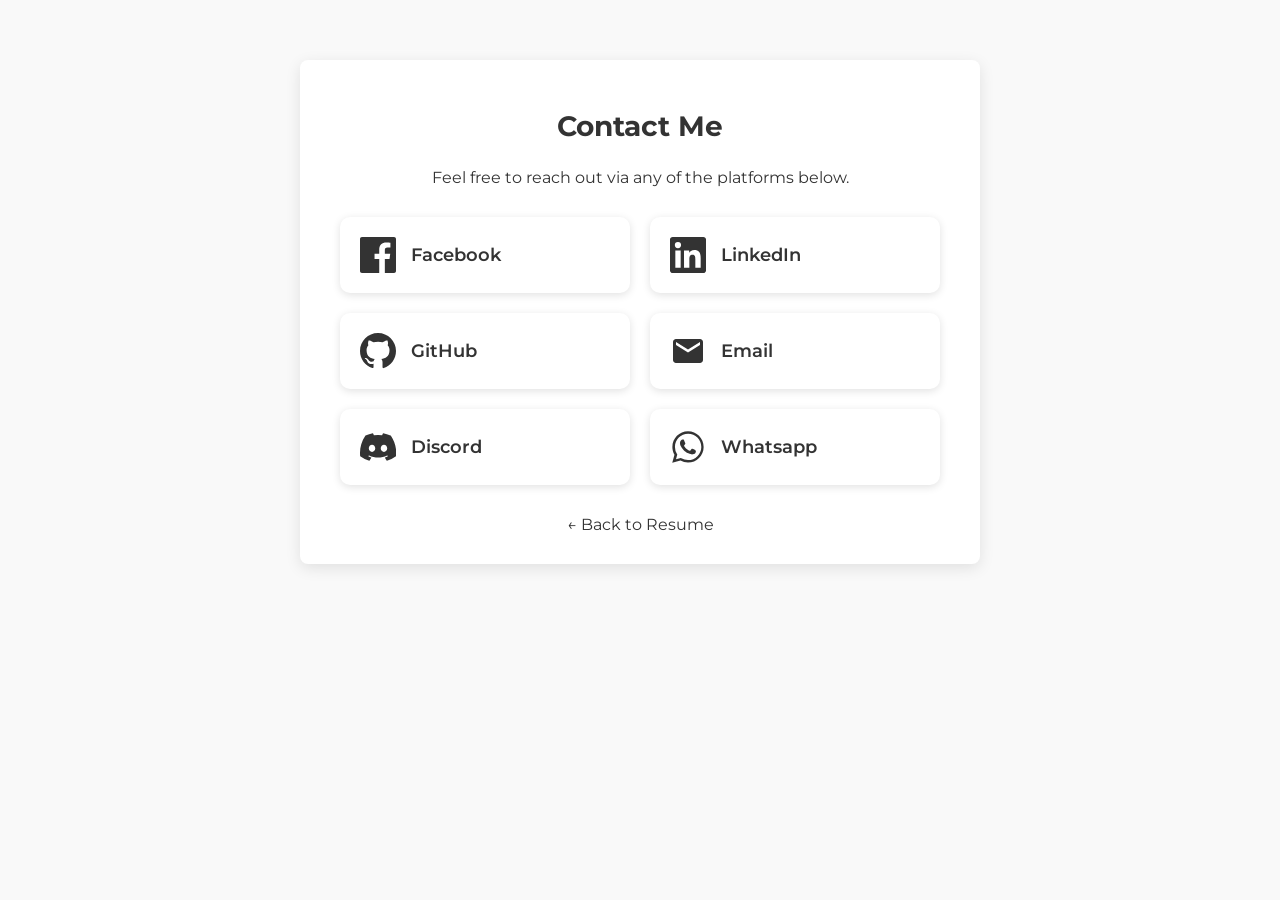
==== contact.html @ e3be33ce "view" ====
<!DOCTYPE html>
<html lang="en">
  <head>
    <meta charset="UTF-8" />
    <meta name="viewport" content="width=device-width, initial-scale=1" />
    <title>Contact Me - Andrew Watson</title>
    <link
      href="https://fonts.googleapis.com/css2?family=Montserrat:wght@300;400;700&display=swap"
      rel="stylesheet"
    />
    <style>
      body {
        font-family: "Montserrat", sans-serif;
        background-color: #f9f9f9;
        color: #333;
        margin: 0;
        padding: 20px;
      }
      .container {
        max-width: 600px;
        margin: 40px auto;
        background: #fff;
        padding: 30px 40px;
        border-radius: 8px;
        box-shadow: 0 4px 15px rgba(0, 0, 0, 0.1);
        text-align: center;
      }
      h1 {
        font-weight: 700;
        font-size: 28px;
        margin-bottom: 25px;
      }
      p.intro {
        font-size: 16px;
        margin-bottom: 30px;
      }
      .cards {
        display: grid;
        grid-template-columns: repeat(auto-fit, minmax(240px, 1fr));
        gap: 20px;
      }
      .card {
        background: #fff;
        border-radius: 10px;
        box-shadow: 0 2px 8px rgba(0, 0, 0, 0.12);
        padding: 20px;
        transition: box-shadow 0.3s ease, transform 0.3s ease;
        display: flex;
        align-items: center;
        gap: 15px;
        cursor: pointer;
        text-decoration: none;
        color: #333;
      }
      .card:hover {
        box-shadow: 0 6px 20px rgba(0, 0, 0, 0.18);
        transform: translateY(-4px);
      }
      .icon {
        width: 36px;
        height: 36px;
        flex-shrink: 0;
        fill: #333;
        transition: fill 0.3s ease;
      }

      .card-text {
        text-align: left;
        font-weight: 600;
        font-size: 18px;
        flex-grow: 1;
      }
      @media (max-width: 480px) {
        .container {
          padding: 25px 20px;
        }
        h1 {
          font-size: 24px;
        }
        .card-text {
          font-size: 16px;
        }
        .icon {
          width: 28px;
          height: 28px;
        }
      }
      .back-link {
        margin-top: 30px;
        display: inline-block;
        color: #333;
        text-decoration: none;
        font-size: 16px;
        transition: color 0.3s;
      }
      .back-link:hover {
        color: #0073b1;
        text-decoration: underline;
      }
      .card:hover[aria-label="Facebook"] .icon {
        fill: #1877f2;
      }
      .card:hover[aria-label="LinkedIn"] .icon {
        fill: #0077b5;
      }
      .card:hover[aria-label="GitHub"] .icon {
        fill: #333333;
      }
      .card:hover[aria-label="Email"] .icon {
        fill: #d44638;
      }
      .card:hover[aria-label="Discord"] .icon {
        fill: #5865f2;
      }
      .card:hover[aria-label="WhatsApp"] .icon {
        fill: #25d366;
      }
    </style>
  </head>
  <body>
    <div class="container">
      <h1>Contact Me</h1>
      <p class="intro">
        Feel free to reach out via any of the platforms below.
      </p>
      <div class="cards">
        <a
          class="card"
          href="https://www.facebook.com/yourusername"
          target="_blank"
          rel="noopener noreferrer"
          aria-label="Facebook"
        >
          <svg
            class="icon"
            viewBox="0 0 24 24"
            xmlns="http://www.w3.org/2000/svg"
            aria-hidden="true"
            focusable="false"
          >
            <path
              d="M22.675 0H1.325C.593 0 0 .593 0 1.326v21.348C0 23.407.593 24 1.325 24h11.495v-9.294H9.692v-3.622h3.128V8.413c0-3.1 1.894-4.788 4.659-4.788 1.325 0 2.466.099 2.797.143v3.24l-1.918.001c-1.504 0-1.796.715-1.796 1.763v2.313h3.588l-.467 3.622h-3.121V24h6.116C23.407 24 24 23.407 24 22.674V1.326C24 .593 23.407 0 22.675 0z"
            />
          </svg>
          <div class="card-text">Facebook</div>
        </a>
        <a
          class="card"
          href="https://www.linkedin.com/in/yourusername"
          target="_blank"
          rel="noopener noreferrer"
          aria-label="LinkedIn"
        >
          <svg
            class="icon"
            viewBox="0 0 24 24"
            xmlns="http://www.w3.org/2000/svg"
            aria-hidden="true"
            focusable="false"
          >
            <path
              d="M20.447 20.452h-3.554v-5.569c0-1.328-.027-3.039-1.851-3.039-1.852 0-2.135 1.445-2.135 2.939v5.669H9.352V9h3.414v1.561h.049c.476-.9 1.637-1.851 3.37-1.851 3.603 0 4.268 2.37 4.268 5.451v6.291zM5.337 7.433a2.07 2.07 0 110-4.139 2.07 2.07 0 010 4.139zm1.776 13.019H3.56V9h3.553v11.452zM22.225 0H1.771C.792 0 0 .77 0 1.723v20.554C0 23.23.792 24 1.771 24h20.451C23.2 24 24 23.23 24 22.277V1.723C24 .77 23.2 0 22.225 0z"
            />
          </svg>
          <div class="card-text">LinkedIn</div>
        </a>
        <a
          class="card"
          href="https://github.com/yourusername"
          target="_blank"
          rel="noopener noreferrer"
          aria-label="GitHub"
        >
          <svg
            class="icon"
            viewBox="0 0 24 24"
            xmlns="http://www.w3.org/2000/svg"
            aria-hidden="true"
            focusable="false"
          >
            <path
              fill-rule="evenodd"
              clip-rule="evenodd"
              d="M12 0C5.37 0 0 5.373 0 12c0 5.303 3.438 9.8 8.205 11.387.6.112.82-.258.82-.577v-2.234c-3.338.726-4.033-1.415-4.033-1.415-.546-1.387-1.333-1.756-1.333-1.756-1.09-.745.083-.729.083-.729 1.205.085 1.84 1.238 1.84 1.238 1.07 1.834 2.807 1.304 3.492.997.107-.775.42-1.304.763-1.604-2.665-.3-5.466-1.337-5.466-5.933 0-1.31.467-2.38 1.236-3.22-.124-.303-.536-1.522.117-3.176 0 0 1.008-.322 3.3 1.23a11.48 11.48 0 013.003-.404c1.018.005 2.045.138 3.003.404 2.29-1.552 3.296-1.23 3.296-1.23.655 1.654.243 2.873.12 3.176.77.84 1.235 1.91 1.235 3.22 0 4.609-2.807 5.628-5.479 5.922.431.371.815 1.104.815 2.227v3.301c0 .321.218.694.825.576C20.565 21.796 24 17.298 24 12c0-6.627-5.373-12-12-12z"
            />
          </svg>
          <div class="card-text">GitHub</div>
        </a>

        <a class="card" href="mailto:info@watsonmail.com" aria-label="Email">
          <svg
            class="icon"
            viewBox="0 0 24 24"
            xmlns="http://www.w3.org/2000/svg"
            aria-hidden="true"
            focusable="false"
          >
            <path
              d="M20 4H4c-1.1 0-2 .9-2 2v12c0 1.1.9 2 2 2h16c1.1 0 2-.9 2-2V6c0-1.1-.9-2-2-2Zm0 4-8 5-8-5V6l8 5 8-5v2Z"
            />
          </svg>
          <div class="card-text">Email</div>
        </a>
        <a
          class="card"
          href="https://discord.gg/Fjukx5KTTh"
          aria-label="Discord"
        >
          <svg
            class="icon"
            viewBox="0 0 24 24"
            fill="#5865F2"
            xmlns="http://www.w3.org/2000/svg"
          >
            <path
              d="M20.317 4.369a19.791 19.791 0 00-4.885-1.515.07.07 0 00-.073.035c-.211.375-.444.864-.608 1.248a18.368 18.368 0 00-5.487 0 12.15 12.15 0 00-.617-1.248.077.077 0 00-.073-.035A19.736 19.736 0 003.684 4.37a.064.064 0 00-.03.025C.533 9.045-.32 13.578.099 18.057a.085.085 0 00.031.058 19.978 19.978 0 006.073 3.058.07.07 0 00.075-.027c.468-.64.884-1.319 1.245-2.03a.076.076 0 00-.041-.106 13.224 13.224 0 01-1.884-.9.077.077 0 01-.008-.13c.127-.094.254-.188.377-.285a.07.07 0 01.073-.01c3.927 1.793 8.18 1.793 12.061 0a.07.07 0 01.074.01c.123.097.25.191.377.285a.077.077 0 01-.006.13c-.6.364-1.23.676-1.883.9a.076.076 0 00-.042.106c.36.711.776 1.39 1.245 2.03a.07.07 0 00.075.027 19.933 19.933 0 006.077-3.058.085.085 0 00.03-.058c.5-5.177-.838-9.673-3.548-13.663a.06.06 0 00-.03-.027zM8.02 15.331c-1.183 0-2.155-1.085-2.155-2.419 0-1.333.955-2.419 2.156-2.419 1.21 0 2.176 1.095 2.156 2.419 0 1.333-.955 2.419-2.156 2.419zm7.965 0c-1.183 0-2.155-1.085-2.155-2.419 0-1.333.955-2.419 2.155-2.419 1.21 0 2.176 1.095 2.156 2.419 0 1.333-.946 2.419-2.156 2.419z"
            />
          </svg>
          <div class="card-text">Discord</div>
        </a>
        <a
          class="card"
          href="https://wa.me/+8801303342438"
          aria-label="WhatsApp"
        >
          <svg
            class="icon"
            viewBox="0 0 32 32"
            fill="#25D366"
            xmlns="http://www.w3.org/2000/svg"
          >
            <path
              d="M16.004 2.002c-7.665 0-13.898 6.233-13.898 13.898 0 2.45.639 4.848 1.853 6.959L2 30l7.3-1.918a13.844 13.844 0 006.703 1.71h.001c7.664 0 13.896-6.233 13.896-13.898s-6.232-13.892-13.896-13.892zm0 25.548a11.64 11.64 0 01-5.925-1.61l-.424-.25-4.332 1.138 1.156-4.223-.276-.435a11.68 11.68 0 01-1.797-6.219c0-6.458 5.254-11.712 11.712-11.712 6.456 0 11.71 5.254 11.71 11.712s-5.254 11.712-11.71 11.712zm6.393-8.788c-.351-.176-2.075-1.023-2.397-1.14-.321-.118-.555-.176-.789.177s-.906 1.14-1.11 1.375c-.204.236-.408.265-.76.088-.351-.177-1.481-.544-2.821-1.732-1.043-.931-1.748-2.079-1.953-2.43-.204-.353-.022-.544.154-.719.159-.158.351-.408.527-.612.176-.203.234-.353.352-.586.117-.235.059-.441-.03-.618-.088-.176-.789-1.897-1.081-2.603-.285-.684-.575-.592-.789-.602l-.672-.012a1.304 1.304 0 00-.94.44c-.321.353-1.228 1.2-1.228 2.925s1.257 3.388 1.431 3.624c.175.236 2.47 3.772 5.986 5.29 2.184.942 3.036 1.024 4.126.897 1.25-.147 2.075-.84 2.365-1.647.29-.808.29-1.499.204-1.647-.088-.146-.321-.232-.672-.408z"
            />
          </svg>
          <div class="card-text">Whatsapp</div>
        </a>
      </div>
      <a href="index.html" class="back-link">← Back to Resume</a>
    </div>
  </body>
</html>
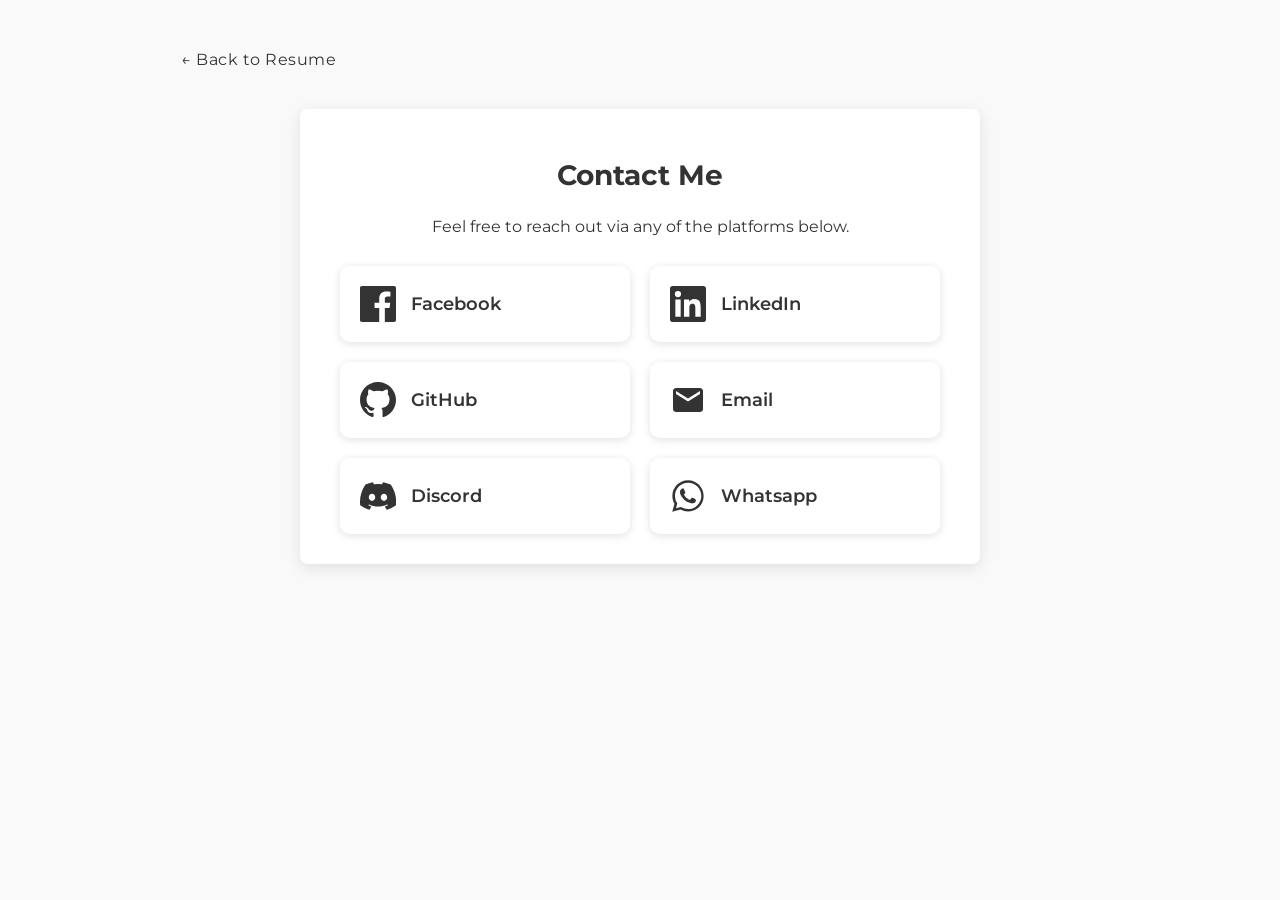
==== commit 035a3056: "fixing back page" ====
--- a/contact.html
+++ b/contact.html
@@ -7,6 +7,15 @@
     <link
       href="https://fonts.googleapis.com/css2?family=Montserrat:wght@300;400;700&display=swap"
       rel="stylesheet"
+    />
+    <link
+      rel="icon"
+      type="image/svg+xml"
+      href="data:image/svg+xml;utf8,
+    %3Csvg xmlns='http://www.w3.org/2000/svg' width='64' height='64' viewBox='0 0 64 64'%3E
+      %3Ccircle cx='32' cy='32' r='30' fill='black' /%3E
+      %3Ctext x='32' y='38' text-anchor='middle' font-family='Montserrat, sans-serif' font-size='28' fill='white' font-weight='700'%3EER%3C/text%3E
+    %3C/svg%3E"
     />
     <style>
       body {
@@ -85,39 +94,66 @@
           height: 28px;
         }
       }
+
+      .card:hover[aria-label="Facebook"] .icon {
+        fill: #1877f2;
+      }
+      .card:hover[aria-label="LinkedIn"] .icon {
+        fill: #0077b5;
+      }
+      .card:hover[aria-label="GitHub"] .icon {
+        fill: #333333;
+      }
+      .card:hover[aria-label="Email"] .icon {
+        fill: #d44638;
+      }
+      .card:hover[aria-label="Discord"] .icon {
+        fill: #5865f2;
+      }
+      .card:hover[aria-label="WhatsApp"] .icon {
+        fill: #25d366;
+      }
+
       .back-link {
-        margin-top: 30px;
         display: inline-block;
+        text-align: center;
+        margin: 30px auto 0;
         color: #333;
         text-decoration: none;
-        font-size: 16px;
-        transition: color 0.3s;
-      }
+        margin-left: 13%;
+        position: relative;
+        transition: transform 0.3s ease, color 0.3s ease,
+          letter-spacing 0.3s ease;
+        letter-spacing: 0.5px;
+      }
+
+      .back-link::after {
+        content: "";
+        position: absolute;
+        left: 0;
+        bottom: -3px;
+        width: 100%;
+        height: 2px;
+        background-color: #333;
+        transform: scaleX(0);
+        transform-origin: left;
+        transition: transform 0.3s ease;
+        border-radius: 2px;
+      }
+
       .back-link:hover {
-        color: #0073b1;
-        text-decoration: underline;
-      }
-      .card:hover[aria-label="Facebook"] .icon {
-        fill: #1877f2;
-      }
-      .card:hover[aria-label="LinkedIn"] .icon {
-        fill: #0077b5;
-      }
-      .card:hover[aria-label="GitHub"] .icon {
-        fill: #333333;
-      }
-      .card:hover[aria-label="Email"] .icon {
-        fill: #d44638;
-      }
-      .card:hover[aria-label="Discord"] .icon {
-        fill: #5865f2;
-      }
-      .card:hover[aria-label="WhatsApp"] .icon {
-        fill: #25d366;
+        color: #000;
+        transform: translateY(-2px) scale(1.02);
+        letter-spacing: 5px; /* Add spacing on hover */
+      }
+
+      .back-link:hover::after {
+        transform: scaleX(1);
       }
     </style>
   </head>
   <body>
+    <a href="/" class="back-link">← Back to Resume</a>
     <div class="container">
       <h1>Contact Me</h1>
       <p class="intro">
@@ -126,6 +162,7 @@
       <div class="cards">
         <a
           class="card"
+          target="_blank"
           href="https://www.facebook.com/yourusername"
           target="_blank"
           rel="noopener noreferrer"
@@ -146,6 +183,7 @@
         </a>
         <a
           class="card"
+          target="_blank"
           href="https://www.linkedin.com/in/yourusername"
           target="_blank"
           rel="noopener noreferrer"
@@ -166,6 +204,7 @@
         </a>
         <a
           class="card"
+          target="_blank"
           href="https://github.com/yourusername"
           target="_blank"
           rel="noopener noreferrer"
@@ -187,7 +226,12 @@
           <div class="card-text">GitHub</div>
         </a>
 
-        <a class="card" href="mailto:info@watsonmail.com" aria-label="Email">
+        <a
+          class="card"
+          href="mailto:info@watsonmail.com"
+          target="_blank"
+          aria-label="Email"
+        >
           <svg
             class="icon"
             viewBox="0 0 24 24"
@@ -203,6 +247,7 @@
         </a>
         <a
           class="card"
+          target="_blank"
           href="https://discord.gg/Fjukx5KTTh"
           aria-label="Discord"
         >
@@ -220,6 +265,7 @@
         </a>
         <a
           class="card"
+          target="_blank"
           href="https://wa.me/+8801303342438"
           aria-label="WhatsApp"
         >
@@ -236,7 +282,6 @@
           <div class="card-text">Whatsapp</div>
         </a>
       </div>
-      <a href="index.html" class="back-link">← Back to Resume</a>
     </div>
   </body>
 </html>
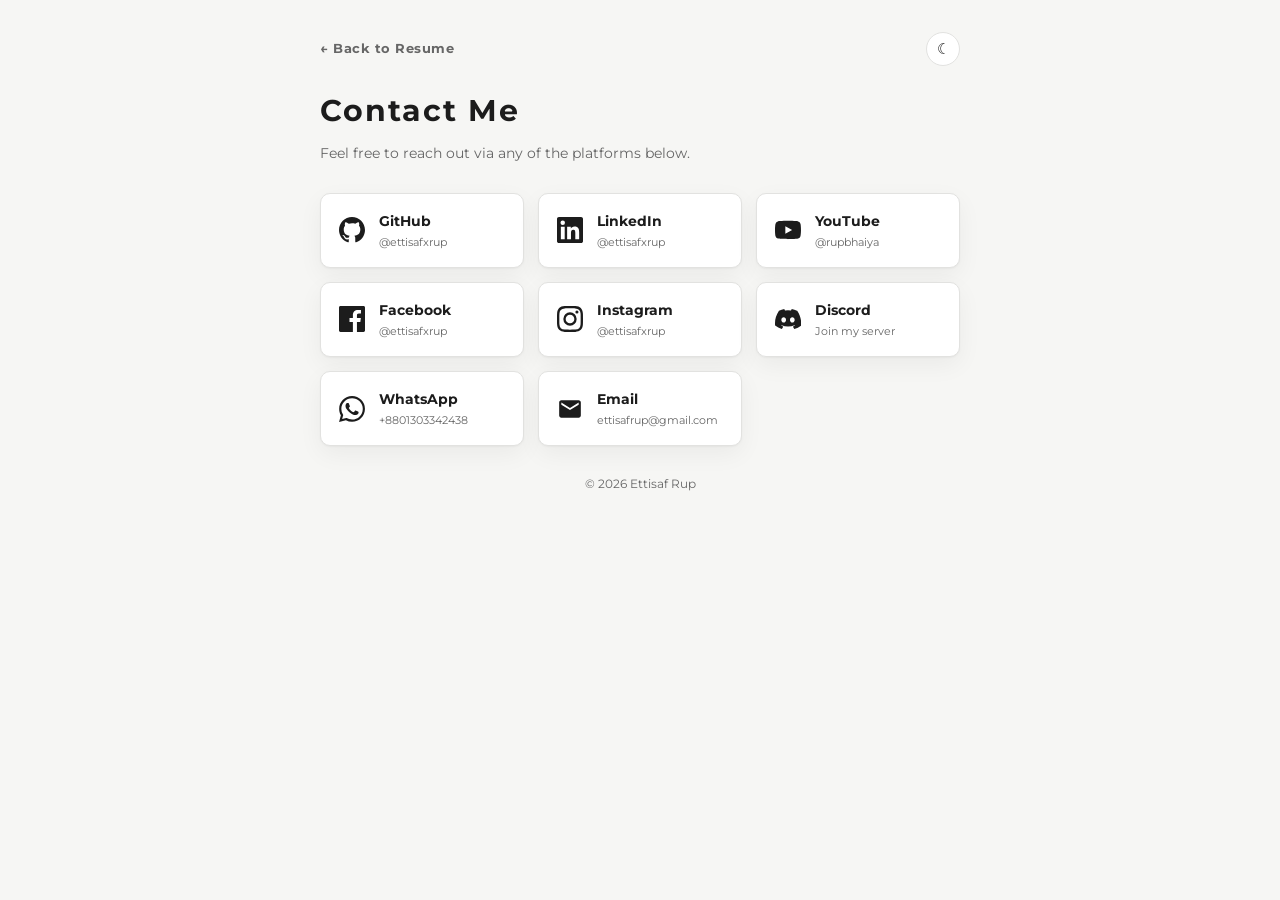
==== commit 91fbd116: "updated info" ====
--- a/contact.html
+++ b/contact.html
@@ -1,287 +1,56 @@
-<!DOCTYPE html>
+<!doctype html>
 <html lang="en">
   <head>
     <meta charset="UTF-8" />
-    <meta name="viewport" content="width=device-width, initial-scale=1" />
-    <title>Contact Me - Andrew Watson</title>
+    <meta name="viewport" content="width=device-width, initial-scale=1.0" />
+    <title>Contact | Ettisaf Rup</title>
+    <meta
+      name="description"
+      content="Get in touch with Ettisaf Rup via email, LinkedIn, GitHub, Discord, WhatsApp, and more."
+    />
+    <meta name="theme-color" content="#1c1c1c" />
+    <link rel="canonical" href="https://ettisafxrup.github.io/contact.html" />
+    <link rel="icon" type="image/svg+xml" href="favicon.svg" />
+
+    <script>
+      try {
+        const theme = localStorage.getItem("theme")
+        if (theme) document.documentElement.dataset.theme = theme
+      } catch {}
+    </script>
+
+    <link rel="preconnect" href="https://fonts.googleapis.com" />
+    <link rel="preconnect" href="https://fonts.gstatic.com" crossorigin />
     <link
-      href="https://fonts.googleapis.com/css2?family=Montserrat:wght@300;400;700&display=swap"
+      href="https://fonts.googleapis.com/css2?family=Montserrat:wght@400;700&display=swap"
       rel="stylesheet"
     />
-    <link
-      rel="icon"
-      type="image/svg+xml"
-      href="data:image/svg+xml;utf8,
-    %3Csvg xmlns='http://www.w3.org/2000/svg' width='64' height='64' viewBox='0 0 64 64'%3E
-      %3Ccircle cx='32' cy='32' r='30' fill='black' /%3E
-      %3Ctext x='32' y='38' text-anchor='middle' font-family='Montserrat, sans-serif' font-size='28' fill='white' font-weight='700'%3EER%3C/text%3E
-    %3C/svg%3E"
-    />
-    <style>
-      body {
-        font-family: "Montserrat", sans-serif;
-        background-color: #f9f9f9;
-        color: #333;
-        margin: 0;
-        padding: 20px;
-      }
-      .container {
-        max-width: 600px;
-        margin: 40px auto;
-        background: #fff;
-        padding: 30px 40px;
-        border-radius: 8px;
-        box-shadow: 0 4px 15px rgba(0, 0, 0, 0.1);
-        text-align: center;
-      }
-      h1 {
-        font-weight: 700;
-        font-size: 28px;
-        margin-bottom: 25px;
-      }
-      p.intro {
-        font-size: 16px;
-        margin-bottom: 30px;
-      }
-      .cards {
-        display: grid;
-        grid-template-columns: repeat(auto-fit, minmax(240px, 1fr));
-        gap: 20px;
-      }
-      .card {
-        background: #fff;
-        border-radius: 10px;
-        box-shadow: 0 2px 8px rgba(0, 0, 0, 0.12);
-        padding: 20px;
-        transition: box-shadow 0.3s ease, transform 0.3s ease;
-        display: flex;
-        align-items: center;
-        gap: 15px;
-        cursor: pointer;
-        text-decoration: none;
-        color: #333;
-      }
-      .card:hover {
-        box-shadow: 0 6px 20px rgba(0, 0, 0, 0.18);
-        transform: translateY(-4px);
-      }
-      .icon {
-        width: 36px;
-        height: 36px;
-        flex-shrink: 0;
-        fill: #333;
-        transition: fill 0.3s ease;
-      }
+    <link rel="stylesheet" href="css/style.css" />
+  </head>
 
-      .card-text {
-        text-align: left;
-        font-weight: 600;
-        font-size: 18px;
-        flex-grow: 1;
-      }
-      @media (max-width: 480px) {
-        .container {
-          padding: 25px 20px;
-        }
-        h1 {
-          font-size: 24px;
-        }
-        .card-text {
-          font-size: 16px;
-        }
-        .icon {
-          width: 28px;
-          height: 28px;
-        }
-      }
+  <body>
+    <div class="page page--narrow">
+      <div class="topbar">
+        <a class="back-link" href="./">← Back to Resume</a>
+        <button class="theme-toggle" type="button" aria-label="Toggle theme">☾</button>
+      </div>
 
-      .card:hover[aria-label="Facebook"] .icon {
-        fill: #1877f2;
-      }
-      .card:hover[aria-label="LinkedIn"] .icon {
-        fill: #0077b5;
-      }
-      .card:hover[aria-label="GitHub"] .icon {
-        fill: #333333;
-      }
-      .card:hover[aria-label="Email"] .icon {
-        fill: #d44638;
-      }
-      .card:hover[aria-label="Discord"] .icon {
-        fill: #5865f2;
-      }
-      .card:hover[aria-label="WhatsApp"] .icon {
-        fill: #25d366;
-      }
+      <header>
+        <h1 class="page-title">Contact Me</h1>
+        <p class="page-intro">Feel free to reach out via any of the platforms below.</p>
+      </header>
 
-      .back-link {
-        display: inline-block;
-        text-align: center;
-        margin: 30px auto 0;
-        color: #333;
-        text-decoration: none;
-        margin-left: 13%;
-        position: relative;
-        transition: transform 0.3s ease, color 0.3s ease,
-          letter-spacing 0.3s ease;
-        letter-spacing: 0.5px;
-      }
+      <main id="contact-links" class="contact-grid" aria-busy="true">
+        <div class="status" style="grid-column: 1 / -1">
+          <div class="spinner"></div>
+          Loading…
+        </div>
+      </main>
 
-      .back-link::after {
-        content: "";
-        position: absolute;
-        left: 0;
-        bottom: -3px;
-        width: 100%;
-        height: 2px;
-        background-color: #333;
-        transform: scaleX(0);
-        transform-origin: left;
-        transition: transform 0.3s ease;
-        border-radius: 2px;
-      }
+      <footer class="footer">© <span id="year">2026</span> Ettisaf Rup</footer>
+    </div>
 
-      .back-link:hover {
-        color: #000;
-        transform: translateY(-2px) scale(1.02);
-        letter-spacing: 5px; /* Add spacing on hover */
-      }
-
-      .back-link:hover::after {
-        transform: scaleX(1);
-      }
-    </style>
-  </head>
-  <body>
-    <a href="/" class="back-link">← Back to Resume</a>
-    <div class="container">
-      <h1>Contact Me</h1>
-      <p class="intro">
-        Feel free to reach out via any of the platforms below.
-      </p>
-      <div class="cards">
-        <a
-          class="card"
-          target="_blank"
-          href="https://www.facebook.com/yourusername"
-          target="_blank"
-          rel="noopener noreferrer"
-          aria-label="Facebook"
-        >
-          <svg
-            class="icon"
-            viewBox="0 0 24 24"
-            xmlns="http://www.w3.org/2000/svg"
-            aria-hidden="true"
-            focusable="false"
-          >
-            <path
-              d="M22.675 0H1.325C.593 0 0 .593 0 1.326v21.348C0 23.407.593 24 1.325 24h11.495v-9.294H9.692v-3.622h3.128V8.413c0-3.1 1.894-4.788 4.659-4.788 1.325 0 2.466.099 2.797.143v3.24l-1.918.001c-1.504 0-1.796.715-1.796 1.763v2.313h3.588l-.467 3.622h-3.121V24h6.116C23.407 24 24 23.407 24 22.674V1.326C24 .593 23.407 0 22.675 0z"
-            />
-          </svg>
-          <div class="card-text">Facebook</div>
-        </a>
-        <a
-          class="card"
-          target="_blank"
-          href="https://www.linkedin.com/in/yourusername"
-          target="_blank"
-          rel="noopener noreferrer"
-          aria-label="LinkedIn"
-        >
-          <svg
-            class="icon"
-            viewBox="0 0 24 24"
-            xmlns="http://www.w3.org/2000/svg"
-            aria-hidden="true"
-            focusable="false"
-          >
-            <path
-              d="M20.447 20.452h-3.554v-5.569c0-1.328-.027-3.039-1.851-3.039-1.852 0-2.135 1.445-2.135 2.939v5.669H9.352V9h3.414v1.561h.049c.476-.9 1.637-1.851 3.37-1.851 3.603 0 4.268 2.37 4.268 5.451v6.291zM5.337 7.433a2.07 2.07 0 110-4.139 2.07 2.07 0 010 4.139zm1.776 13.019H3.56V9h3.553v11.452zM22.225 0H1.771C.792 0 0 .77 0 1.723v20.554C0 23.23.792 24 1.771 24h20.451C23.2 24 24 23.23 24 22.277V1.723C24 .77 23.2 0 22.225 0z"
-            />
-          </svg>
-          <div class="card-text">LinkedIn</div>
-        </a>
-        <a
-          class="card"
-          target="_blank"
-          href="https://github.com/yourusername"
-          target="_blank"
-          rel="noopener noreferrer"
-          aria-label="GitHub"
-        >
-          <svg
-            class="icon"
-            viewBox="0 0 24 24"
-            xmlns="http://www.w3.org/2000/svg"
-            aria-hidden="true"
-            focusable="false"
-          >
-            <path
-              fill-rule="evenodd"
-              clip-rule="evenodd"
-              d="M12 0C5.37 0 0 5.373 0 12c0 5.303 3.438 9.8 8.205 11.387.6.112.82-.258.82-.577v-2.234c-3.338.726-4.033-1.415-4.033-1.415-.546-1.387-1.333-1.756-1.333-1.756-1.09-.745.083-.729.083-.729 1.205.085 1.84 1.238 1.84 1.238 1.07 1.834 2.807 1.304 3.492.997.107-.775.42-1.304.763-1.604-2.665-.3-5.466-1.337-5.466-5.933 0-1.31.467-2.38 1.236-3.22-.124-.303-.536-1.522.117-3.176 0 0 1.008-.322 3.3 1.23a11.48 11.48 0 013.003-.404c1.018.005 2.045.138 3.003.404 2.29-1.552 3.296-1.23 3.296-1.23.655 1.654.243 2.873.12 3.176.77.84 1.235 1.91 1.235 3.22 0 4.609-2.807 5.628-5.479 5.922.431.371.815 1.104.815 2.227v3.301c0 .321.218.694.825.576C20.565 21.796 24 17.298 24 12c0-6.627-5.373-12-12-12z"
-            />
-          </svg>
-          <div class="card-text">GitHub</div>
-        </a>
-
-        <a
-          class="card"
-          href="mailto:info@watsonmail.com"
-          target="_blank"
-          aria-label="Email"
-        >
-          <svg
-            class="icon"
-            viewBox="0 0 24 24"
-            xmlns="http://www.w3.org/2000/svg"
-            aria-hidden="true"
-            focusable="false"
-          >
-            <path
-              d="M20 4H4c-1.1 0-2 .9-2 2v12c0 1.1.9 2 2 2h16c1.1 0 2-.9 2-2V6c0-1.1-.9-2-2-2Zm0 4-8 5-8-5V6l8 5 8-5v2Z"
-            />
-          </svg>
-          <div class="card-text">Email</div>
-        </a>
-        <a
-          class="card"
-          target="_blank"
-          href="https://discord.gg/Fjukx5KTTh"
-          aria-label="Discord"
-        >
-          <svg
-            class="icon"
-            viewBox="0 0 24 24"
-            fill="#5865F2"
-            xmlns="http://www.w3.org/2000/svg"
-          >
-            <path
-              d="M20.317 4.369a19.791 19.791 0 00-4.885-1.515.07.07 0 00-.073.035c-.211.375-.444.864-.608 1.248a18.368 18.368 0 00-5.487 0 12.15 12.15 0 00-.617-1.248.077.077 0 00-.073-.035A19.736 19.736 0 003.684 4.37a.064.064 0 00-.03.025C.533 9.045-.32 13.578.099 18.057a.085.085 0 00.031.058 19.978 19.978 0 006.073 3.058.07.07 0 00.075-.027c.468-.64.884-1.319 1.245-2.03a.076.076 0 00-.041-.106 13.224 13.224 0 01-1.884-.9.077.077 0 01-.008-.13c.127-.094.254-.188.377-.285a.07.07 0 01.073-.01c3.927 1.793 8.18 1.793 12.061 0a.07.07 0 01.074.01c.123.097.25.191.377.285a.077.077 0 01-.006.13c-.6.364-1.23.676-1.883.9a.076.076 0 00-.042.106c.36.711.776 1.39 1.245 2.03a.07.07 0 00.075.027 19.933 19.933 0 006.077-3.058.085.085 0 00.03-.058c.5-5.177-.838-9.673-3.548-13.663a.06.06 0 00-.03-.027zM8.02 15.331c-1.183 0-2.155-1.085-2.155-2.419 0-1.333.955-2.419 2.156-2.419 1.21 0 2.176 1.095 2.156 2.419 0 1.333-.955 2.419-2.156 2.419zm7.965 0c-1.183 0-2.155-1.085-2.155-2.419 0-1.333.955-2.419 2.155-2.419 1.21 0 2.176 1.095 2.156 2.419 0 1.333-.946 2.419-2.156 2.419z"
-            />
-          </svg>
-          <div class="card-text">Discord</div>
-        </a>
-        <a
-          class="card"
-          target="_blank"
-          href="https://wa.me/+8801303342438"
-          aria-label="WhatsApp"
-        >
-          <svg
-            class="icon"
-            viewBox="0 0 32 32"
-            fill="#25D366"
-            xmlns="http://www.w3.org/2000/svg"
-          >
-            <path
-              d="M16.004 2.002c-7.665 0-13.898 6.233-13.898 13.898 0 2.45.639 4.848 1.853 6.959L2 30l7.3-1.918a13.844 13.844 0 006.703 1.71h.001c7.664 0 13.896-6.233 13.896-13.898s-6.232-13.892-13.896-13.892zm0 25.548a11.64 11.64 0 01-5.925-1.61l-.424-.25-4.332 1.138 1.156-4.223-.276-.435a11.68 11.68 0 01-1.797-6.219c0-6.458 5.254-11.712 11.712-11.712 6.456 0 11.71 5.254 11.71 11.712s-5.254 11.712-11.71 11.712zm6.393-8.788c-.351-.176-2.075-1.023-2.397-1.14-.321-.118-.555-.176-.789.177s-.906 1.14-1.11 1.375c-.204.236-.408.265-.76.088-.351-.177-1.481-.544-2.821-1.732-1.043-.931-1.748-2.079-1.953-2.43-.204-.353-.022-.544.154-.719.159-.158.351-.408.527-.612.176-.203.234-.353.352-.586.117-.235.059-.441-.03-.618-.088-.176-.789-1.897-1.081-2.603-.285-.684-.575-.592-.789-.602l-.672-.012a1.304 1.304 0 00-.94.44c-.321.353-1.228 1.2-1.228 2.925s1.257 3.388 1.431 3.624c.175.236 2.47 3.772 5.986 5.29 2.184.942 3.036 1.024 4.126.897 1.25-.147 2.075-.84 2.365-1.647.29-.808.29-1.499.204-1.647-.088-.146-.321-.232-.672-.408z"
-            />
-          </svg>
-          <div class="card-text">Whatsapp</div>
-        </a>
-      </div>
-    </div>
+    <noscript><p class="status">Please enable JavaScript to view this page.</p></noscript>
+    <script type="module" src="js/contact.js"></script>
   </body>
 </html>
--- a/css/style.css
+++ b/css/style.css
@@ -0,0 +1,509 @@
+/* ===== Tokens ===== */
+:root {
+  --bg: #f6f6f4;
+  --surface: #ffffff;
+  --surface-2: #f0f0ee;
+  --text: #1c1c1c;
+  --muted: #666;
+  --border: #e2e2e0;
+  --accent: #1c1c1c;
+  --accent-text: #ffffff;
+  --shadow: 0 1px 2px rgba(0, 0, 0, 0.04), 0 8px 24px rgba(0, 0, 0, 0.05);
+  --radius: 10px;
+  color-scheme: light;
+}
+
+@media (prefers-color-scheme: dark) {
+  :root:not([data-theme="light"]) {
+    --bg: #111112;
+    --surface: #19191b;
+    --surface-2: #232326;
+    --text: #ececec;
+    --muted: #9a9a9e;
+    --border: #2c2c30;
+    --accent: #ececec;
+    --accent-text: #111112;
+    --shadow: 0 1px 2px rgba(0, 0, 0, 0.3), 0 8px 24px rgba(0, 0, 0, 0.25);
+    color-scheme: dark;
+  }
+}
+
+:root[data-theme="dark"] {
+  --bg: #111112;
+  --surface: #19191b;
+  --surface-2: #232326;
+  --text: #ececec;
+  --muted: #9a9a9e;
+  --border: #2c2c30;
+  --accent: #ececec;
+  --accent-text: #111112;
+  --shadow: 0 1px 2px rgba(0, 0, 0, 0.3), 0 8px 24px rgba(0, 0, 0, 0.25);
+  color-scheme: dark;
+}
+
+/* ===== Base ===== */
+*,
+*::before,
+*::after {
+  box-sizing: border-box;
+  margin: 0;
+  padding: 0;
+}
+
+body {
+  font-family: "Montserrat", system-ui, sans-serif;
+  font-size: 14px;
+  line-height: 1.65;
+  color: var(--text);
+  background: var(--bg);
+  padding: 32px 16px;
+  -webkit-font-smoothing: antialiased;
+}
+
+a {
+  color: inherit;
+  text-decoration: none;
+}
+
+a:focus-visible,
+button:focus-visible {
+  outline: 2px solid var(--accent);
+  outline-offset: 3px;
+  border-radius: 4px;
+}
+
+ul {
+  list-style: none;
+}
+
+img {
+  display: block;
+  max-width: 100%;
+}
+
+.muted {
+  color: var(--muted);
+}
+
+.sr-only {
+  position: absolute;
+  width: 1px;
+  height: 1px;
+  overflow: hidden;
+  clip: rect(0 0 0 0);
+  white-space: nowrap;
+}
+
+/* ===== Page chrome ===== */
+.page {
+  max-width: 1000px;
+  margin: 0 auto;
+}
+
+.page--narrow {
+  max-width: 640px;
+}
+
+.topbar {
+  display: flex;
+  justify-content: space-between;
+  align-items: center;
+  margin-bottom: 20px;
+}
+
+.back-link {
+  font-size: 13px;
+  font-weight: 700;
+  letter-spacing: 0.5px;
+  color: var(--muted);
+  transition: color 0.2s, letter-spacing 0.2s;
+}
+
+.back-link:hover {
+  color: var(--text);
+  letter-spacing: 2px;
+}
+
+.theme-toggle {
+  margin-left: auto;
+  width: 34px;
+  height: 34px;
+  display: grid;
+  place-items: center;
+  border: 1px solid var(--border);
+  border-radius: 50%;
+  background: var(--surface);
+  color: var(--text);
+  cursor: pointer;
+  font-size: 15px;
+  transition: background 0.2s;
+}
+
+.theme-toggle:hover {
+  background: var(--surface-2);
+}
+
+.page-title {
+  font-size: 30px;
+  letter-spacing: 2px;
+  margin-bottom: 6px;
+}
+
+.page-intro {
+  color: var(--muted);
+  margin-bottom: 28px;
+}
+
+.footer {
+  margin-top: 28px;
+  text-align: center;
+  font-size: 12px;
+  color: var(--muted);
+}
+
+.card {
+  background: var(--surface);
+  border: 1px solid var(--border);
+  border-radius: var(--radius);
+  box-shadow: var(--shadow);
+}
+
+/* ===== Buttons & chips ===== */
+.btn-row {
+  display: flex;
+  flex-wrap: wrap;
+  gap: 8px;
+  margin-top: 18px;
+}
+
+.btn {
+  display: inline-flex;
+  align-items: center;
+  gap: 6px;
+  padding: 6px 14px;
+  font-size: 12px;
+  font-weight: 700;
+  border-radius: 6px;
+  background: var(--accent);
+  color: var(--accent-text);
+  border: 1px solid var(--accent);
+  transition: opacity 0.2s, transform 0.2s;
+}
+
+.btn:hover {
+  opacity: 0.85;
+  transform: translateY(-1px);
+}
+
+.btn--ghost {
+  background: transparent;
+  color: var(--text);
+  border-color: var(--border);
+}
+
+.chips {
+  display: flex;
+  flex-wrap: wrap;
+  gap: 6px;
+}
+
+.chip {
+  font-size: 11px;
+  padding: 2px 10px;
+  border-radius: 999px;
+  background: var(--surface-2);
+  border: 1px solid var(--border);
+  white-space: nowrap;
+}
+
+/* ===== Resume (index) ===== */
+.resume {
+  display: grid;
+  grid-template-columns: minmax(0, 1fr) minmax(0, 2fr);
+  gap: 40px;
+  padding: 40px;
+}
+
+.resume h1 {
+  font-size: 30px;
+  letter-spacing: 2px;
+  line-height: 1.2;
+}
+
+.headline {
+  margin-top: 6px;
+  color: var(--muted);
+}
+
+.section {
+  margin-top: 28px;
+}
+
+.section:first-child {
+  margin-top: 0;
+}
+
+.section h2 {
+  font-size: 13px;
+  letter-spacing: 2px;
+  text-transform: uppercase;
+  padding-bottom: 6px;
+  margin-bottom: 12px;
+  border-bottom: 1px solid var(--border);
+}
+
+.info-list li {
+  display: flex;
+  gap: 10px;
+  align-items: baseline;
+  margin-bottom: 4px;
+  overflow-wrap: anywhere;
+}
+
+.info-list a:hover {
+  text-decoration: underline;
+}
+
+.timeline-item {
+  position: relative;
+  padding-left: 18px;
+  margin-bottom: 18px;
+}
+
+.timeline-item::before {
+  content: "";
+  position: absolute;
+  left: 0;
+  top: 8px;
+  width: 7px;
+  height: 7px;
+  border-radius: 50%;
+  background: var(--text);
+}
+
+.timeline-item:not(:last-child)::after {
+  content: "";
+  position: absolute;
+  left: 3px;
+  top: 19px;
+  bottom: -14px;
+  width: 1px;
+  background: var(--border);
+}
+
+.timeline-head {
+  display: flex;
+  flex-wrap: wrap;
+  justify-content: space-between;
+  gap: 2px 12px;
+}
+
+.timeline-meta {
+  font-size: 12px;
+  color: var(--muted);
+}
+
+.timeline-item p {
+  margin-top: 4px;
+}
+
+.badge {
+  display: inline-block;
+  font-size: 10px;
+  font-weight: 700;
+  letter-spacing: 0.5px;
+  text-transform: uppercase;
+  padding: 0 7px;
+  margin-left: 6px;
+  border-radius: 4px;
+  border: 1px solid var(--border);
+  color: var(--muted);
+  vertical-align: middle;
+}
+
+.skill-group + .skill-group {
+  margin-top: 12px;
+}
+
+.skill-group h3 {
+  font-size: 12px;
+  color: var(--muted);
+  margin-bottom: 6px;
+}
+
+.hobbies {
+  display: flex;
+  flex-wrap: wrap;
+  gap: 8px 20px;
+  font-weight: 700;
+}
+
+/* ===== Works ===== */
+.works-grid {
+  display: grid;
+  grid-template-columns: repeat(auto-fill, minmax(280px, 1fr));
+  gap: 20px;
+}
+
+.work-card {
+  display: flex;
+  flex-direction: column;
+  overflow: hidden;
+  transition: transform 0.25s ease;
+}
+
+.work-card:hover {
+  transform: translateY(-4px);
+}
+
+.work-card img {
+  width: 100%;
+  aspect-ratio: 2 / 1;
+  object-fit: cover;
+  background: var(--surface-2);
+  border-bottom: 1px solid var(--border);
+}
+
+.work-placeholder {
+  aspect-ratio: 2 / 1;
+  display: grid;
+  place-items: center;
+  padding: 16px;
+  font-size: 22px;
+  font-weight: 700;
+  letter-spacing: 1px;
+  text-align: center;
+  color: var(--muted);
+  background: var(--surface-2);
+  border-bottom: 1px solid var(--border);
+}
+
+.work-body {
+  flex: 1;
+  display: flex;
+  flex-direction: column;
+  gap: 8px;
+  padding: 16px;
+}
+
+.work-title {
+  font-size: 16px;
+}
+
+.work-tagline {
+  font-size: 12px;
+  font-style: italic;
+  color: var(--muted);
+}
+
+.work-desc {
+  flex: 1;
+  font-size: 13px;
+  color: var(--muted);
+}
+
+.work-body .btn-row {
+  margin-top: 6px;
+}
+
+/* ===== Contact ===== */
+.contact-grid {
+  display: grid;
+  grid-template-columns: repeat(auto-fill, minmax(200px, 1fr));
+  gap: 14px;
+}
+
+.contact-card {
+  --brand: var(--text);
+  display: flex;
+  align-items: center;
+  gap: 14px;
+  padding: 16px 18px;
+  font-weight: 700;
+  transition: transform 0.2s, border-color 0.2s;
+}
+
+.contact-card svg {
+  width: 26px;
+  height: 26px;
+  flex-shrink: 0;
+  fill: currentColor;
+  transition: color 0.2s;
+}
+
+.contact-card small {
+  display: block;
+  font-weight: 400;
+  font-size: 11px;
+  color: var(--muted);
+  overflow-wrap: anywhere;
+}
+
+.contact-card:hover {
+  transform: translateY(-3px);
+  border-color: var(--brand);
+}
+
+.contact-card:hover svg {
+  color: var(--brand);
+}
+
+/* ===== States ===== */
+.status {
+  padding: 48px 0;
+  text-align: center;
+  color: var(--muted);
+}
+
+.spinner {
+  width: 36px;
+  height: 36px;
+  margin: 0 auto 12px;
+  border: 3px solid var(--border);
+  border-top-color: var(--text);
+  border-radius: 50%;
+  animation: spin 0.8s linear infinite;
+}
+
+@keyframes spin {
+  to {
+    transform: rotate(360deg);
+  }
+}
+
+@media (prefers-reduced-motion: reduce) {
+  *,
+  *::before,
+  *::after {
+    animation-duration: 0.01ms !important;
+    transition-duration: 0.01ms !important;
+  }
+}
+
+/* ===== Responsive ===== */
+@media (max-width: 768px) {
+  body {
+    padding: 20px 16px;
+  }
+
+  .resume {
+    grid-template-columns: minmax(0, 1fr);
+    gap: 0;
+    padding: 24px 20px;
+  }
+
+  .resume > div + div {
+    margin-top: 28px;
+  }
+}
+
+@media (max-width: 480px) {
+  body {
+    font-size: 13px;
+  }
+
+  .resume h1,
+  .page-title {
+    font-size: 24px;
+  }
+}
